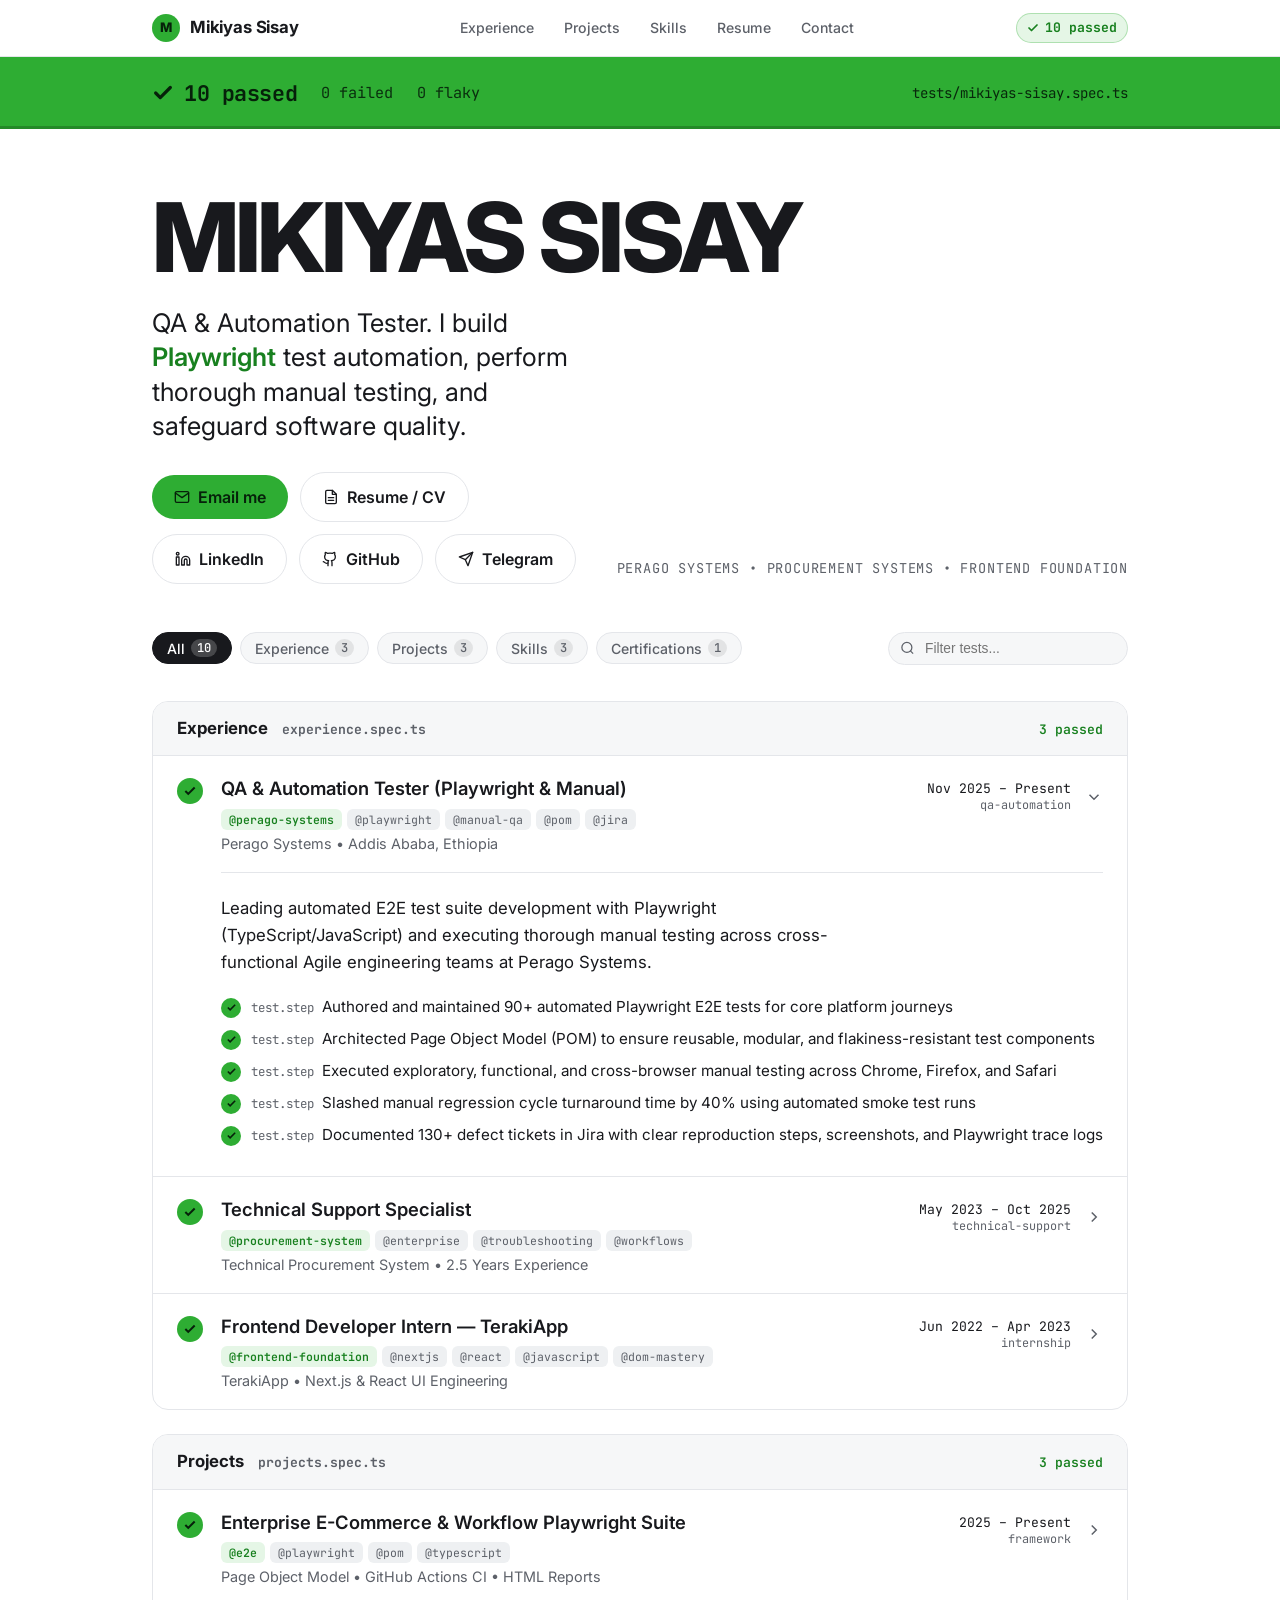
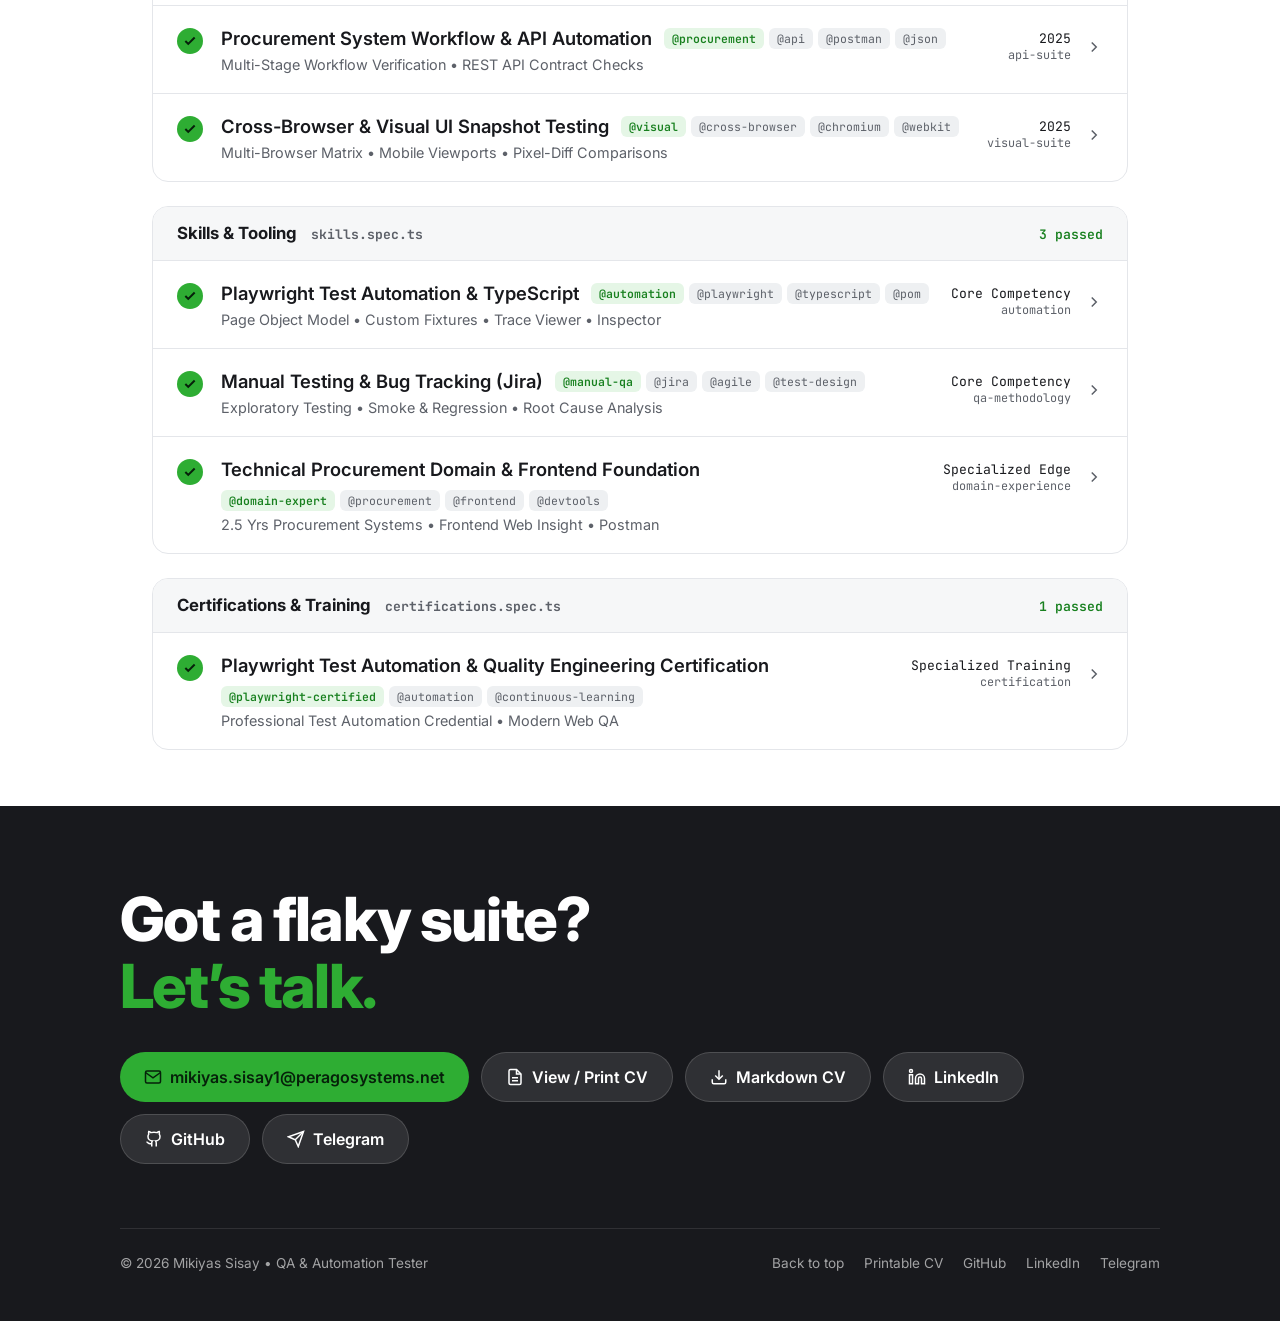
==== index.html @ 5890d09b "Initial commit: Playwright Report QA Portfolio and ATS CV for Mikiyas Sisay" ====
<!DOCTYPE html>
<html lang="en">
<head>
  <meta charset="utf-8">
  <meta name="viewport" content="width=device-width, initial-scale=1.0">
  <title>Mikiyas Sisay · QA &amp; Automation Tester (Playwright &amp; Manual)</title>
  <meta name="description" content="Mikiyas Sisay, QA & Automation Tester. Specializing in Playwright test automation, manual testing, 1+ year at Perago Systems, 2.5 years technical procurement system support, and frontend background.">
  <link rel="preconnect" href="https://fonts.googleapis.com">
  <link rel="preconnect" href="https://fonts.gstatic.com" crossorigin>
  <link href="https://fonts.googleapis.com/css2?family=Inter:wght@400;500;600;700;800&family=JetBrains+Mono:wght@400;500;600;700&display=swap" rel="stylesheet">
  <link rel="stylesheet" href="css/style.css">
</head>
<body>

  <!-- ========================================================================
       Top Navigation Bar
       ======================================================================== -->
  <header class="header">
    <div class="max-w-report header-inner">
      <a href="#hero" class="header-brand">
        <span class="header-avatar">M</span>
        <span>Mikiyas Sisay</span>
      </a>

      <nav class="header-nav" aria-label="Main Navigation">
        <a href="#experience">Experience</a>
        <a href="#projects">Projects</a>
        <a href="#skills">Skills</a>
        <a href="cv.html" target="_blank">Resume</a>
        <a href="#contact">Contact</a>
      </nav>

      <div class="header-actions">
        <span class="badge-passed-pill">
          <svg width="12" height="12" viewBox="0 0 24 24" fill="none" stroke="currentColor" stroke-width="3.5" stroke-linecap="round" stroke-linejoin="round"><polyline points="20 6 9 17 4 12"/></svg>
          10 passed
        </span>
      </div>
    </div>
  </header>

  <main id="main-content" style="flex: 1;">
    <!-- ========================================================================
         Playwright Report Run Summary Bar
         ======================================================================== -->
    <section aria-label="Run summary" class="run-summary">
      <div class="max-w-report summary-inner">
        <span class="summary-status">
          <svg width="22" height="22" viewBox="0 0 24 24" fill="none" stroke="currentColor" stroke-linecap="round" stroke-linejoin="round"><polyline points="20 6 9 17 4 12"/></svg>
          10 passed
        </span>
        <span class="summary-meta">0 failed</span>
        <span class="summary-meta">0 flaky</span>
        <span class="summary-spec-file">tests/mikiyas-sisay.spec.ts</span>
      </div>
      <span aria-hidden="true" class="summary-line"></span>
    </section>

    <!-- ========================================================================
         Hero Section
         ======================================================================== -->
    <div class="max-w-report hero-wrap" id="hero">
      <h1 class="hero-name">Mikiyas Sisay</h1>

      <div class="hero-grid">
        <div>
          <p class="hero-lead">
            QA &amp; Automation Tester. I build <span class="highlight">Playwright</span> test automation, perform thorough manual testing, and safeguard software quality.
          </p>

          <div class="hero-ctas">
            <button type="button" class="btn-pill btn-pill-pass btn-email-action">
              <svg width="16" height="16" viewBox="0 0 24 24" fill="none" stroke="currentColor" stroke-width="2" stroke-linecap="round" stroke-linejoin="round"><path d="M4 4h16c1.1 0 2 .9 2 2v12c0 1.1-.9 2-2 2H4c-1.1 0-2-.9-2-2V6c0-1.1.9-2 2-2z"/><polyline points="22,6 12,13 2,6"/></svg>
              Email me
            </button>

            <a href="cv.html" target="_blank" class="btn-pill btn-pill-outline">
              <svg width="16" height="16" viewBox="0 0 24 24" fill="none" stroke="currentColor" stroke-width="2" stroke-linecap="round" stroke-linejoin="round"><path d="M14 2H6a2 2 0 0 0-2 2v16a2 2 0 0 0 2 2h12a2 2 0 0 0 2-2V8z"/><polyline points="14 2 14 8 20 8"/><line x1="16" y1="13" x2="8" y2="13"/><line x1="16" y1="17" x2="8" y2="17"/></svg>
              Resume / CV
            </a>

            <a href="https://www.linkedin.com/in/mikiyas-sisay/" target="_blank" rel="noopener noreferrer" class="btn-pill btn-pill-outline">
              <svg width="16" height="16" viewBox="0 0 24 24" fill="none" stroke="currentColor" stroke-width="2" stroke-linecap="round" stroke-linejoin="round"><path d="M16 8a6 6 0 0 1 6 6v7h-4v-7a2 2 0 0 0-2-2 2 2 0 0 0-2 2v7h-4v-7a6 6 0 0 1 6-6z"/><rect width="4" height="12" x="2" y="9"/><circle cx="4" cy="4" r="2"/></svg>
              LinkedIn
            </a>

            <a href="https://github.com/mikosis123" target="_blank" rel="noopener noreferrer" class="btn-pill btn-pill-outline">
              <svg width="16" height="16" viewBox="0 0 24 24" fill="none" stroke="currentColor" stroke-width="2" stroke-linecap="round" stroke-linejoin="round"><path d="M15 22v-4a4.8 4.8 0 0 0-1-3.5c3 0 6-2 6-5.5.08-1.25-.27-2.48-1-3.5.28-1.15.28-2.35 0-3.5 0 0-1 0-3 1.5-2.64-.5-5.36-.5-8 0C6 2 5 2 5 2c-.3 1.15-.3 2.35 0 3.5A5.403 5.403 0 0 0 4 9c0 3.5 3 5.5 6 5.5-.39.49-.68 1.05-.85 1.65-.17.6-.22 1.23-.15 1.85v4"/><path d="M9 18c-4.51 2-5-2-7-2"/></svg>
              GitHub
            </a>

            <a href="https://t.me/Mikiyas_sisay" target="_blank" rel="noopener noreferrer" class="btn-pill btn-pill-outline">
              <svg width="16" height="16" viewBox="0 0 24 24" fill="none" stroke="currentColor" stroke-width="2" stroke-linecap="round" stroke-linejoin="round"><line x1="22" y1="2" x2="11" y2="13"/><polygon points="22 2 15 22 11 13 2 9 22 2"/></svg>
              Telegram
            </a>
          </div>
        </div>

        <div class="hero-badge-tag">
          perago systems &bull; procurement systems &bull; frontend foundation
        </div>
      </div>
    </div>

    <!-- ========================================================================
         Filter Bar (Playwright Test Report Style)
         ======================================================================== -->
    <div class="max-w-report filter-section">
      <div class="filter-wrap">
        <div class="filter-tabs">
          <button type="button" class="filter-tab active" data-filter="all">
            All <span class="filter-count">10</span>
          </button>
          <button type="button" class="filter-tab" data-filter="experience">
            Experience <span class="filter-count">3</span>
          </button>
          <button type="button" class="filter-tab" data-filter="projects">
            Projects <span class="filter-count">3</span>
          </button>
          <button type="button" class="filter-tab" data-filter="skills">
            Skills <span class="filter-count">3</span>
          </button>
          <button type="button" class="filter-tab" data-filter="credentials">
            Certifications <span class="filter-count">1</span>
          </button>
        </div>

        <div class="filter-input-wrap">
          <svg class="filter-search-icon" width="15" height="15" viewBox="0 0 24 24" fill="none" stroke="currentColor" stroke-width="2"><circle cx="11" cy="11" r="8"/><line x1="21" y1="21" x2="16.65" y2="16.65"/></svg>
          <input type="text" id="filterInput" class="filter-input" placeholder="Filter tests...">
        </div>
      </div>
    </div>

    <!-- ========================================================================
         Test Suites Container
         ======================================================================== -->
    <div class="max-w-report suites-container">

      <!-- ====================================================================
           Suite 1: Experience (experience.spec.ts · 3 passed)
           ==================================================================== -->
      <section class="spec-suite" id="experience">
        <h2 class="suite-header">
          <span class="suite-title">Experience</span>
          <span class="suite-file">experience.spec.ts</span>
          <span class="suite-pass-status">3 passed</span>
        </h2>

        <ul class="test-list">
          <!-- Role 1: Perago Systems (Expanded by default) -->
          <li class="test-item expanded" data-category="experience">
            <button type="button" class="test-button" aria-expanded="true">
              <span class="tick-icon">
                <svg viewBox="0 0 24 24" fill="none" stroke="currentColor"><polyline points="20 6 9 17 4 12"/></svg>
              </span>

              <span class="test-summary-body">
                <span class="test-title-line">
                  <span class="test-name">QA &amp; Automation Tester (Playwright &amp; Manual)</span>
                  <span class="tags-wrap">
                    <span class="tag-badge tag-primary">@perago-systems</span>
                    <span class="tag-badge">@playwright</span>
                    <span class="tag-badge">@manual-qa</span>
                    <span class="tag-badge">@pom</span>
                    <span class="tag-badge">@jira</span>
                  </span>
                </span>
                <span class="test-org-meta">Perago Systems &bull; Addis Ababa, Ethiopia</span>
              </span>

              <span class="test-right-meta">
                <span class="test-date-badge">
                  <span class="test-date-line">Nov 2025 – Present</span>
                  <span class="test-category-line">qa-automation</span>
                </span>
                <svg class="chevron-icon" width="18" height="18" viewBox="0 0 24 24" fill="none" stroke="currentColor" stroke-width="2"><polyline points="9 18 15 12 9 6"/></svg>
              </span>
            </button>

            <div class="trace-region">
              <div class="trace-inner">
                <p class="trace-desc">
                  Leading automated E2E test suite development with Playwright (TypeScript/JavaScript) and executing thorough manual testing across cross-functional Agile engineering teams at Perago Systems.
                </p>

                <ol class="step-list">
                  <li class="step-item">
                    <span class="step-tick"><svg viewBox="0 0 24 24" fill="none" stroke="currentColor"><polyline points="20 6 9 17 4 12"/></svg></span>
                    <span class="step-text"><span class="step-label">test.step</span>Authored and maintained 90+ automated Playwright E2E tests for core platform journeys</span>
                  </li>
                  <li class="step-item">
                    <span class="step-tick"><svg viewBox="0 0 24 24" fill="none" stroke="currentColor"><polyline points="20 6 9 17 4 12"/></svg></span>
                    <span class="step-text"><span class="step-label">test.step</span>Architected Page Object Model (POM) to ensure reusable, modular, and flakiness-resistant test components</span>
                  </li>
                  <li class="step-item">
                    <span class="step-tick"><svg viewBox="0 0 24 24" fill="none" stroke="currentColor"><polyline points="20 6 9 17 4 12"/></svg></span>
                    <span class="step-text"><span class="step-label">test.step</span>Executed exploratory, functional, and cross-browser manual testing across Chrome, Firefox, and Safari</span>
                  </li>
                  <li class="step-item">
                    <span class="step-tick"><svg viewBox="0 0 24 24" fill="none" stroke="currentColor"><polyline points="20 6 9 17 4 12"/></svg></span>
                    <span class="step-text"><span class="step-label">test.step</span>Slashed manual regression cycle turnaround time by 40% using automated smoke test runs</span>
                  </li>
                  <li class="step-item">
                    <span class="step-tick"><svg viewBox="0 0 24 24" fill="none" stroke="currentColor"><polyline points="20 6 9 17 4 12"/></svg></span>
                    <span class="step-text"><span class="step-label">test.step</span>Documented 130+ defect tickets in Jira with clear reproduction steps, screenshots, and Playwright trace logs</span>
                  </li>
                </ol>
              </div>
            </div>
          </li>

          <!-- Role 2: Technical Support in Procurement System -->
          <li class="test-item" data-category="experience">
            <button type="button" class="test-button" aria-expanded="false">
              <span class="tick-icon">
                <svg viewBox="0 0 24 24" fill="none" stroke="currentColor"><polyline points="20 6 9 17 4 12"/></svg>
              </span>

              <span class="test-summary-body">
                <span class="test-title-line">
                  <span class="test-name">Technical Support Specialist</span>
                  <span class="tags-wrap">
                    <span class="tag-badge tag-primary">@procurement-system</span>
                    <span class="tag-badge">@enterprise</span>
                    <span class="tag-badge">@troubleshooting</span>
                    <span class="tag-badge">@workflows</span>
                  </span>
                </span>
                <span class="test-org-meta">Technical Procurement System &bull; 2.5 Years Experience</span>
              </span>

              <span class="test-right-meta">
                <span class="test-date-badge">
                  <span class="test-date-line">May 2023 – Oct 2025</span>
                  <span class="test-category-line">technical-support</span>
                </span>
                <svg class="chevron-icon" width="18" height="18" viewBox="0 0 24 24" fill="none" stroke="currentColor" stroke-width="2"><polyline points="9 18 15 12 9 6"/></svg>
              </span>
            </button>

            <div class="trace-region">
              <div class="trace-inner">
                <p class="trace-desc">
                  Delivered hands-on technical support for enterprise procurement platforms, troubleshooting multi-tier user issues, investigating workflow anomalies, and ensuring reliable system operations.
                </p>

                <ol class="step-list">
                  <li class="step-item">
                    <span class="step-tick"><svg viewBox="0 0 24 24" fill="none" stroke="currentColor"><polyline points="20 6 9 17 4 12"/></svg></span>
                    <span class="step-text"><span class="step-label">test.step</span>Diagnosed complex user workflow bottlenecks, database discrepancies, and tender submission issues</span>
                  </li>
                  <li class="step-item">
                    <span class="step-tick"><svg viewBox="0 0 24 24" fill="none" stroke="currentColor"><polyline points="20 6 9 17 4 12"/></svg></span>
                    <span class="step-text"><span class="step-label">test.step</span>Collaborated directly with QA and engineering to reproduce production bugs and verify fixes</span>
                  </li>
                  <li class="step-item">
                    <span class="step-tick"><svg viewBox="0 0 24 24" fill="none" stroke="currentColor"><polyline points="20 6 9 17 4 12"/></svg></span>
                    <span class="step-text"><span class="step-label">test.step</span>Acquired deep enterprise domain knowledge in role-based permissions, financial validation, and auditing</span>
                  </li>
                </ol>
              </div>
            </div>
          </li>

          <!-- Role 3: Frontend Developer Intern -->
          <li class="test-item" data-category="experience">
            <button type="button" class="test-button" aria-expanded="false">
              <span class="tick-icon">
                <svg viewBox="0 0 24 24" fill="none" stroke="currentColor"><polyline points="20 6 9 17 4 12"/></svg>
              </span>

              <span class="test-summary-body">
                <span class="test-title-line">
                  <span class="test-name">Frontend Developer Intern — TerakiApp</span>
                  <span class="tags-wrap">
                    <span class="tag-badge tag-primary">@frontend-foundation</span>
                    <span class="tag-badge">@nextjs</span>
                    <span class="tag-badge">@react</span>
                    <span class="tag-badge">@javascript</span>
                    <span class="tag-badge">@dom-mastery</span>
                  </span>
                </span>
                <span class="test-org-meta">TerakiApp &bull; Next.js &amp; React UI Engineering</span>
              </span>

              <span class="test-right-meta">
                <span class="test-date-badge">
                  <span class="test-date-line">Jun 2022 – Apr 2023</span>
                  <span class="test-category-line">internship</span>
                </span>
                <svg class="chevron-icon" width="18" height="18" viewBox="0 0 24 24" fill="none" stroke="currentColor" stroke-width="2"><polyline points="9 18 15 12 9 6"/></svg>
              </span>
            </button>

            <div class="trace-region">
              <div class="trace-inner">
                <p class="trace-desc">
                  Built modern responsive user interfaces with HTML5, CSS3, and JavaScript, establishing the architectural and DOM-level fluency that empowers my automated testing today.
                </p>

                <ol class="step-list">
                  <li class="step-item">
                    <span class="step-tick"><svg viewBox="0 0 24 24" fill="none" stroke="currentColor"><polyline points="20 6 9 17 4 12"/></svg></span>
                    <span class="step-text"><span class="step-label">test.step</span>Developed responsive, accessible web UI components with modern JavaScript</span>
                  </li>
                  <li class="step-item">
                    <span class="step-tick"><svg viewBox="0 0 24 24" fill="none" stroke="currentColor"><polyline points="20 6 9 17 4 12"/></svg></span>
                    <span class="step-text"><span class="step-label">test.step</span>Mastered DOM tree hierarchy, asynchronous events, and browser rendering lifecycles</span>
                  </li>
                  <li class="step-item">
                    <span class="step-tick"><svg viewBox="0 0 24 24" fill="none" stroke="currentColor"><polyline points="20 6 9 17 4 12"/></svg></span>
                    <span class="step-text"><span class="step-label">test.step</span>Leveraged frontend insight to design resilient, non-fragile Playwright locator strategies</span>
                  </li>
                </ol>
              </div>
            </div>
          </li>
        </ul>
      </section>

      <!-- ====================================================================
           Suite 2: Projects (projects.spec.ts · 3 passed)
           ==================================================================== -->
      <section class="spec-suite" id="projects">
        <h2 class="suite-header">
          <span class="suite-title">Projects</span>
          <span class="suite-file">projects.spec.ts</span>
          <span class="suite-pass-status">3 passed</span>
        </h2>

        <ul class="test-list">
          <!-- Project 1 -->
          <li class="test-item" data-category="projects">
            <button type="button" class="test-button" aria-expanded="false">
              <span class="tick-icon">
                <svg viewBox="0 0 24 24" fill="none" stroke="currentColor"><polyline points="20 6 9 17 4 12"/></svg>
              </span>

              <span class="test-summary-body">
                <span class="test-title-line">
                  <span class="test-name">Enterprise E-Commerce &amp; Workflow Playwright Suite</span>
                  <span class="tags-wrap">
                    <span class="tag-badge tag-primary">@e2e</span>
                    <span class="tag-badge">@playwright</span>
                    <span class="tag-badge">@pom</span>
                    <span class="tag-badge">@typescript</span>
                  </span>
                </span>
                <span class="test-org-meta">Page Object Model &bull; GitHub Actions CI &bull; HTML Reports</span>
              </span>

              <span class="test-right-meta">
                <span class="test-date-badge">
                  <span class="test-date-line">2025 – Present</span>
                  <span class="test-category-line">framework</span>
                </span>
                <svg class="chevron-icon" width="18" height="18" viewBox="0 0 24 24" fill="none" stroke="currentColor" stroke-width="2"><polyline points="9 18 15 12 9 6"/></svg>
              </span>
            </button>

            <div class="trace-region">
              <div class="trace-inner">
                <div class="trace-grid">
                  <div>
                    <p class="trace-desc">
                      An automated end-to-end regression suite covering critical e-commerce flows: user registration, product catalog filtering, cart manipulation, and checkout transactions with discount validation.
                    </p>

                    <ol class="step-list">
                      <li class="step-item">
                        <span class="step-tick"><svg viewBox="0 0 24 24" fill="none" stroke="currentColor"><polyline points="20 6 9 17 4 12"/></svg></span>
                        <span class="step-text"><span class="step-label">test.step</span>Architect Page Object Model (POM) with modular component abstractions</span>
                      </li>
                      <li class="step-item">
                        <span class="step-tick"><svg viewBox="0 0 24 24" fill="none" stroke="currentColor"><polyline points="20 6 9 17 4 12"/></svg></span>
                        <span class="step-text"><span class="step-label">test.step</span>Automate core user journeys: Sign-up, Cart, Filter, and Checkout</span>
                      </li>
                      <li class="step-item">
                        <span class="step-tick"><svg viewBox="0 0 24 24" fill="none" stroke="currentColor"><polyline points="20 6 9 17 4 12"/></svg></span>
                        <span class="step-text"><span class="step-label">test.step</span>Intercept external payment gateway requests using page.route() to eliminate flakiness</span>
                      </li>
                      <li class="step-item">
                        <span class="step-tick"><svg viewBox="0 0 24 24" fill="none" stroke="currentColor"><polyline points="20 6 9 17 4 12"/></svg></span>
                        <span class="step-text"><span class="step-label">test.step</span>Integrate GitHub Actions CI workflow with automated Playwright HTML report generation</span>
                      </li>
                    </ol>
                  </div>

                  <div class="trace-preview-card">
                    <div class="trace-img-wrap">
                      <img src="covers/qa_pipeline_architecture_banner_1793087415844.jpg" alt="Playwright Architecture Banner">
                    </div>
                    <div class="trace-details-content">
                      <div class="trace-artifact-pill">
                        <svg width="14" height="14" viewBox="0 0 24 24" fill="none" stroke="currentColor" stroke-width="2"><path d="M22 11.08V12a10 10 0 1 1-5.93-9.14"/><polyline points="22 4 12 14.01 9 11.01"/></svg>
                        <span>90+ tests &bull; 0 flaky &bull; 40% time saved</span>
                      </div>
                      <div class="trace-actions">
                        <a href="cv.html" target="_blank" class="btn-pill btn-pill-outline" style="font-size: 0.82rem; padding: 6px 14px; width: 100%;">
                          Inspect in CV &rarr;
                        </a>
                      </div>
                    </div>
                  </div>
                </div>
              </div>
            </div>
          </li>

          <!-- Project 2: Procurement Workflow & API -->
          <li class="test-item" data-category="projects">
            <button type="button" class="test-button" aria-expanded="false">
              <span class="tick-icon">
                <svg viewBox="0 0 24 24" fill="none" stroke="currentColor"><polyline points="20 6 9 17 4 12"/></svg>
              </span>

              <span class="test-summary-body">
                <span class="test-title-line">
                  <span class="test-name">Procurement System Workflow &amp; API Automation</span>
                  <span class="tags-wrap">
                    <span class="tag-badge tag-primary">@procurement</span>
                    <span class="tag-badge">@api</span>
                    <span class="tag-badge">@postman</span>
                    <span class="tag-badge">@json</span>
                  </span>
                </span>
                <span class="test-org-meta">Multi-Stage Workflow Verification &bull; REST API Contract Checks</span>
              </span>

              <span class="test-right-meta">
                <span class="test-date-badge">
                  <span class="test-date-line">2025</span>
                  <span class="test-category-line">api-suite</span>
                </span>
                <svg class="chevron-icon" width="18" height="18" viewBox="0 0 24 24" fill="none" stroke="currentColor" stroke-width="2"><polyline points="9 18 15 12 9 6"/></svg>
              </span>
            </button>

            <div class="trace-region">
              <div class="trace-inner">
                <div class="trace-grid">
                  <div>
                    <p class="trace-desc">
                      Automated testing harness validating multi-step enterprise procurement workflows: supplier registration, tender submission, evaluation checkpoints, role permissions, and REST API payload contracts.
                    </p>

                    <ol class="step-list">
                      <li class="step-item">
                        <span class="step-tick"><svg viewBox="0 0 24 24" fill="none" stroke="currentColor"><polyline points="20 6 9 17 4 12"/></svg></span>
                        <span class="step-text"><span class="step-label">test.step</span>Execute token-based authentication requests with Playwright request context</span>
                      </li>
                      <li class="step-item">
                        <span class="step-tick"><svg viewBox="0 0 24 24" fill="none" stroke="currentColor"><polyline points="20 6 9 17 4 12"/></svg></span>
                        <span class="step-text"><span class="step-label">test.step</span>Verify end-to-end procurement status transitions and role-based permissions</span>
                      </li>
                      <li class="step-item">
                        <span class="step-tick"><svg viewBox="0 0 24 24" fill="none" stroke="currentColor"><polyline points="20 6 9 17 4 12"/></svg></span>
                        <span class="step-text"><span class="step-label">test.step</span>Assert API response latency SLA under 200ms and validate JSON schema integrity</span>
                      </li>
                    </ol>
                  </div>

                  <div class="trace-preview-card">
                    <div class="trace-img-wrap">
                      <img src="covers/qa_ops_hub_banner_1793087371687.jpg" alt="API Automation Hub Banner">
                    </div>
                    <div class="trace-details-content">
                      <div class="trace-artifact-pill">
                        <svg width="14" height="14" viewBox="0 0 24 24" fill="none" stroke="currentColor" stroke-width="2"><path d="M22 11.08V12a10 10 0 1 1-5.93-9.14"/><polyline points="22 4 12 14.01 9 11.01"/></svg>
                        <span>Enterprise Workflows &bull; 100% Contract Integrity</span>
                      </div>
                      <div class="trace-actions">
                        <a href="cv.html" target="_blank" class="btn-pill btn-pill-outline" style="font-size: 0.82rem; padding: 6px 14px; width: 100%;">
                          Inspect in CV &rarr;
                        </a>
                      </div>
                    </div>
                  </div>
                </div>
              </div>
            </div>
          </li>

          <!-- Project 3 -->
          <li class="test-item" data-category="projects">
            <button type="button" class="test-button" aria-expanded="false">
              <span class="tick-icon">
                <svg viewBox="0 0 24 24" fill="none" stroke="currentColor"><polyline points="20 6 9 17 4 12"/></svg>
              </span>

              <span class="test-summary-body">
                <span class="test-title-line">
                  <span class="test-name">Cross-Browser &amp; Visual UI Snapshot Testing</span>
                  <span class="tags-wrap">
                    <span class="tag-badge tag-primary">@visual</span>
                    <span class="tag-badge">@cross-browser</span>
                    <span class="tag-badge">@chromium</span>
                    <span class="tag-badge">@webkit</span>
                  </span>
                </span>
                <span class="test-org-meta">Multi-Browser Matrix &bull; Mobile Viewports &bull; Pixel-Diff Comparisons</span>
              </span>

              <span class="test-right-meta">
                <span class="test-date-badge">
                  <span class="test-date-line">2025</span>
                  <span class="test-category-line">visual-suite</span>
                </span>
                <svg class="chevron-icon" width="18" height="18" viewBox="0 0 24 24" fill="none" stroke="currentColor" stroke-width="2"><polyline points="9 18 15 12 9 6"/></svg>
              </span>
            </button>

            <div class="trace-region">
              <div class="trace-inner">
                <div class="trace-grid">
                  <div>
                    <p class="trace-desc">
                      Automated UI verification matrix running across Chromium, Firefox, and Safari/WebKit desktop and mobile viewports. Utilizes Playwright's native screenshot comparisons to stop UI regressions before production.
                    </p>

                    <ol class="step-list">
                      <li class="step-item">
                        <span class="step-tick"><svg viewBox="0 0 24 24" fill="none" stroke="currentColor"><polyline points="20 6 9 17 4 12"/></svg></span>
                        <span class="step-text"><span class="step-label">test.step</span>Configure cross-browser execution profiles for Chromium, Firefox, and WebKit</span>
                      </li>
                      <li class="step-item">
                        <span class="step-tick"><svg viewBox="0 0 24 24" fill="none" stroke="currentColor"><polyline points="20 6 9 17 4 12"/></svg></span>
                        <span class="step-text"><span class="step-label">test.step</span>Execute pixel-diff assertions using expect(page).toHaveScreenshot()</span>
                      </li>
                      <li class="step-item">
                        <span class="step-tick"><svg viewBox="0 0 24 24" fill="none" stroke="currentColor"><polyline points="20 6 9 17 4 12"/></svg></span>
                        <span class="step-text"><span class="step-label">test.step</span>Validate mobile responsiveness on simulated iPhone and Pixel viewports</span>
                      </li>
                    </ol>
                  </div>

                  <div class="trace-preview-card">
                    <div class="trace-img-wrap">
                      <img src="covers/meeting_governance_banner_1793087392769.jpg" alt="Cross Browser Banner">
                    </div>
                    <div class="trace-details-content">
                      <div class="trace-artifact-pill">
                        <svg width="14" height="14" viewBox="0 0 24 24" fill="none" stroke="currentColor" stroke-width="2"><path d="M22 11.08V12a10 10 0 1 1-5.93-9.14"/><polyline points="22 4 12 14.01 9 11.01"/></svg>
                        <span>3 Engines Covered &bull; Zero UI Breakages</span>
                      </div>
                      <div class="trace-actions">
                        <a href="cv.html" target="_blank" class="btn-pill btn-pill-outline" style="font-size: 0.82rem; padding: 6px 14px; width: 100%;">
                          Inspect in CV &rarr;
                        </a>
                      </div>
                    </div>
                  </div>
                </div>
              </div>
            </div>
          </li>
        </ul>
      </section>

      <!-- ====================================================================
           Suite 3: Skills (skills.spec.ts · 3 passed)
           ==================================================================== -->
      <section class="spec-suite" id="skills">
        <h2 class="suite-header">
          <span class="suite-title">Skills &amp; Tooling</span>
          <span class="suite-file">skills.spec.ts</span>
          <span class="suite-pass-status">3 passed</span>
        </h2>

        <ul class="test-list">
          <!-- Skill 1 -->
          <li class="test-item" data-category="skills">
            <button type="button" class="test-button" aria-expanded="false">
              <span class="tick-icon">
                <svg viewBox="0 0 24 24" fill="none" stroke="currentColor"><polyline points="20 6 9 17 4 12"/></svg>
              </span>

              <span class="test-summary-body">
                <span class="test-title-line">
                  <span class="test-name">Playwright Test Automation &amp; TypeScript</span>
                  <span class="tags-wrap">
                    <span class="tag-badge tag-primary">@automation</span>
                    <span class="tag-badge">@playwright</span>
                    <span class="tag-badge">@typescript</span>
                    <span class="tag-badge">@pom</span>
                  </span>
                </span>
                <span class="test-org-meta">Page Object Model &bull; Custom Fixtures &bull; Trace Viewer &bull; Inspector</span>
              </span>

              <span class="test-right-meta">
                <span class="test-date-badge">
                  <span class="test-date-line">Core Competency</span>
                  <span class="test-category-line">automation</span>
                </span>
                <svg class="chevron-icon" width="18" height="18" viewBox="0 0 24 24" fill="none" stroke="currentColor" stroke-width="2"><polyline points="9 18 15 12 9 6"/></svg>
              </span>
            </button>

            <div class="trace-region">
              <div class="trace-inner">
                <p class="trace-desc">
                  Hands-on proficiency building maintainable Playwright suites in TypeScript using best practices: robust locator strategies (`getByRole`, `getByLabel`, `getByTestId`), auto-waiting assertions, network route mocking, and failure triaging.
                </p>

                <ol class="step-list">
                  <li class="step-item">
                    <span class="step-tick"><svg viewBox="0 0 24 24" fill="none" stroke="currentColor"><polyline points="20 6 9 17 4 12"/></svg></span>
                    <span class="step-text"><span class="step-label">test.step</span>Page Object Model architecture with clean class separation</span>
                  </li>
                  <li class="step-item">
                    <span class="step-tick"><svg viewBox="0 0 24 24" fill="none" stroke="currentColor"><polyline points="20 6 9 17 4 12"/></svg></span>
                    <span class="step-text"><span class="step-label">test.step</span>Debugging flakiness using Playwright Trace Viewer and Playwright Inspector</span>
                  </li>
                  <li class="step-item">
                    <span class="step-tick"><svg viewBox="0 0 24 24" fill="none" stroke="currentColor"><polyline points="20 6 9 17 4 12"/></svg></span>
                    <span class="step-text"><span class="step-label">test.step</span>Parallel execution, headless browser runners, and HTML reporting</span>
                  </li>
                </ol>
              </div>
            </div>
          </li>

          <!-- Skill 2 -->
          <li class="test-item" data-category="skills">
            <button type="button" class="test-button" aria-expanded="false">
              <span class="tick-icon">
                <svg viewBox="0 0 24 24" fill="none" stroke="currentColor"><polyline points="20 6 9 17 4 12"/></svg>
              </span>

              <span class="test-summary-body">
                <span class="test-title-line">
                  <span class="test-name">Manual Testing &amp; Bug Tracking (Jira)</span>
                  <span class="tags-wrap">
                    <span class="tag-badge tag-primary">@manual-qa</span>
                    <span class="tag-badge">@jira</span>
                    <span class="tag-badge">@agile</span>
                    <span class="tag-badge">@test-design</span>
                  </span>
                </span>
                <span class="test-org-meta">Exploratory Testing &bull; Smoke &amp; Regression &bull; Root Cause Analysis</span>
              </span>

              <span class="test-right-meta">
                <span class="test-date-badge">
                  <span class="test-date-line">Core Competency</span>
                  <span class="test-category-line">qa-methodology</span>
                </span>
                <svg class="chevron-icon" width="18" height="18" viewBox="0 0 24 24" fill="none" stroke="currentColor" stroke-width="2"><polyline points="9 18 15 12 9 6"/></svg>
              </span>
            </button>

            <div class="trace-region">
              <div class="trace-inner">
                <p class="trace-desc">
                  Thorough approach to manual QA: designing test cases from product specs, finding edge-case defects through exploratory testing, and writing bug tickets that developers appreciate for their clarity.
                </p>

                <ol class="step-list">
                  <li class="step-item">
                    <span class="step-tick"><svg viewBox="0 0 24 24" fill="none" stroke="currentColor"><polyline points="20 6 9 17 4 12"/></svg></span>
                    <span class="step-text"><span class="step-label">test.step</span>Design structured test cases covering positive, negative, and boundary scenarios</span>
                  </li>
                  <li class="step-item">
                    <span class="step-tick"><svg viewBox="0 0 24 24" fill="none" stroke="currentColor"><polyline points="20 6 9 17 4 12"/></svg></span>
                    <span class="step-text"><span class="step-label">test.step</span>Log high-fidelity Jira tickets with steps to reproduce, expected vs. actual results, and console logs</span>
                  </li>
                  <li class="step-item">
                    <span class="step-tick"><svg viewBox="0 0 24 24" fill="none" stroke="currentColor"><polyline points="20 6 9 17 4 12"/></svg></span>
                    <span class="step-text"><span class="step-label">test.step</span>Participate actively in Agile sprint ceremonies and shift-left quality reviews</span>
                  </li>
                </ol>
              </div>
            </div>
          </li>

          <!-- Skill 3 -->
          <li class="test-item" data-category="skills">
            <button type="button" class="test-button" aria-expanded="false">
              <span class="tick-icon">
                <svg viewBox="0 0 24 24" fill="none" stroke="currentColor"><polyline points="20 6 9 17 4 12"/></svg>
              </span>

              <span class="test-summary-body">
                <span class="test-title-line">
                  <span class="test-name">Technical Procurement Domain &amp; Frontend Foundation</span>
                  <span class="tags-wrap">
                    <span class="tag-badge tag-primary">@domain-expert</span>
                    <span class="tag-badge">@procurement</span>
                    <span class="tag-badge">@frontend</span>
                    <span class="tag-badge">@devtools</span>
                  </span>
                </span>
                <span class="test-org-meta">2.5 Yrs Procurement Systems &bull; Frontend Web Insight &bull; Postman</span>
              </span>

              <span class="test-right-meta">
                <span class="test-date-badge">
                  <span class="test-date-line">Specialized Edge</span>
                  <span class="test-category-line">domain-experience</span>
                </span>
                <svg class="chevron-icon" width="18" height="18" viewBox="0 0 24 24" fill="none" stroke="currentColor" stroke-width="2"><polyline points="9 18 15 12 9 6"/></svg>
              </span>
            </button>

            <div class="trace-region">
              <div class="trace-inner">
                <p class="trace-desc">
                  Unique blend of enterprise system troubleshooting and frontend code fluency. Deep understanding of complex multi-stakeholder workflows combined with intuitive DOM debugging.
                </p>

                <ol class="step-list">
                  <li class="step-item">
                    <span class="step-tick"><svg viewBox="0 0 24 24" fill="none" stroke="currentColor"><polyline points="20 6 9 17 4 12"/></svg></span>
                    <span class="step-text"><span class="step-label">test.step</span>Enterprise procurement systems: tendering, supplier evaluation, and auditing workflows</span>
                  </li>
                  <li class="step-item">
                    <span class="step-tick"><svg viewBox="0 0 24 24" fill="none" stroke="currentColor"><polyline points="20 6 9 17 4 12"/></svg></span>
                    <span class="step-text"><span class="step-label">test.step</span>Frontend mechanics: HTML5, CSS3, JavaScript state, DOM traversal, and Chrome DevTools</span>
                  </li>
                  <li class="step-item">
                    <span class="step-tick"><svg viewBox="0 0 24 24" fill="none" stroke="currentColor"><polyline points="20 6 9 17 4 12"/></svg></span>
                    <span class="step-text"><span class="step-label">test.step</span>API endpoint verification with Postman collections and Playwright request API</span>
                  </li>
                </ol>
              </div>
            </div>
          </li>
        </ul>
      </section>

      <!-- ====================================================================
           Suite 4: Certifications & Training (certifications.spec.ts · 1 passed)
           ==================================================================== -->
      <section class="spec-suite" id="credentials">
        <h2 class="suite-header">
          <span class="suite-title">Certifications &amp; Training</span>
          <span class="suite-file">certifications.spec.ts</span>
          <span class="suite-pass-status">1 passed</span>
        </h2>

        <ul class="test-list">
          <li class="test-item" data-category="credentials">
            <button type="button" class="test-button" aria-expanded="false">
              <span class="tick-icon">
                <svg viewBox="0 0 24 24" fill="none" stroke="currentColor"><polyline points="20 6 9 17 4 12"/></svg>
              </span>

              <span class="test-summary-body">
                <span class="test-title-line">
                  <span class="test-name">Playwright Test Automation &amp; Quality Engineering Certification</span>
                  <span class="tags-wrap">
                    <span class="tag-badge tag-primary">@playwright-certified</span>
                    <span class="tag-badge">@automation</span>
                    <span class="tag-badge">@continuous-learning</span>
                  </span>
                </span>
                <span class="test-org-meta">Professional Test Automation Credential &bull; Modern Web QA</span>
              </span>

              <span class="test-right-meta">
                <span class="test-date-badge">
                  <span class="test-date-line">Specialized Training</span>
                  <span class="test-category-line">certification</span>
                </span>
                <svg class="chevron-icon" width="18" height="18" viewBox="0 0 24 24" fill="none" stroke="currentColor" stroke-width="2"><polyline points="9 18 15 12 9 6"/></svg>
              </span>
            </button>

            <div class="trace-region">
              <div class="trace-inner">
                <p class="trace-desc">
                  Focused training in modern end-to-end test automation, testing methodologies, and asynchronous TypeScript with Playwright.
                </p>

                <ol class="step-list">
                  <li class="step-item">
                    <span class="step-tick"><svg viewBox="0 0 24 24" fill="none" stroke="currentColor"><polyline points="20 6 9 17 4 12"/></svg></span>
                    <span class="step-text"><span class="step-label">test.step</span>Playwright Test Automation Certified Practitioner (POM, Network Mocking, CI/CD)</span>
                  </li>
                  <li class="step-item">
                    <span class="step-tick"><svg viewBox="0 0 24 24" fill="none" stroke="currentColor"><polyline points="20 6 9 17 4 12"/></svg></span>
                    <span class="step-text"><span class="step-label">test.step</span>Agile Quality Assurance, Test Strategy &amp; Defect Lifecycle Standards</span>
                  </li>
                  <li class="step-item">
                    <span class="step-tick"><svg viewBox="0 0 24 24" fill="none" stroke="currentColor"><polyline points="20 6 9 17 4 12"/></svg></span>
                    <span class="step-text" style="color: var(--muted);"><span class="step-label">test.step</span>University Degree: B.S. in Mechanical Engineering</span>
                  </li>
                </ol>
              </div>
            </div>
          </li>
        </ul>
      </section>

    </div>
  </main>

  <!-- ========================================================================
       Footer & Callout (Got a Flaky Suite? Let's talk)
       ======================================================================== -->
  <footer class="footer-cta" id="contact">
    <div class="max-w-report footer-content">
      <h2 class="footer-headline">
        Got a flaky suite?<br><span>Let’s talk.</span>
      </h2>

      <div class="footer-actions">
        <button type="button" class="btn-footer btn-footer-primary btn-email-action">
          <svg width="18" height="18" viewBox="0 0 24 24" fill="none" stroke="currentColor" stroke-width="2"><path d="M4 4h16c1.1 0 2 .9 2 2v12c0 1.1-.9 2-2 2H4c-1.1 0-2-.9-2-2V6c0-1.1.9-2 2-2z"/><polyline points="22,6 12,13 2,6"/></svg>
          mikiyas.sisay1@peragosystems.net
        </button>

        <a href="cv.html" target="_blank" class="btn-footer btn-footer-secondary">
          <svg width="18" height="18" viewBox="0 0 24 24" fill="none" stroke="currentColor" stroke-width="2"><path d="M14 2H6a2 2 0 0 0-2 2v16a2 2 0 0 0 2 2h12a2 2 0 0 0 2-2V8z"/><polyline points="14 2 14 8 20 8"/><line x1="16" y1="13" x2="8" y2="13"/><line x1="16" y1="17" x2="8" y2="17"/></svg>
          View / Print CV
        </a>

        <a href="resume.md" download="Mikiyas_Sisay_QA_CV.md" class="btn-footer btn-footer-secondary">
          <svg width="18" height="18" viewBox="0 0 24 24" fill="none" stroke="currentColor" stroke-width="2"><path d="M21 15v4a2 2 0 0 1-2 2H5a2 2 0 0 1-2-2v-4"/><polyline points="7 10 12 15 17 10"/><line x1="12" x2="12" y1="15" y2="3"/></svg>
          Markdown CV
        </a>

        <a href="https://www.linkedin.com/in/mikiyas-sisay/" target="_blank" rel="noopener noreferrer" class="btn-footer btn-footer-secondary">
          <svg width="18" height="18" viewBox="0 0 24 24" fill="none" stroke="currentColor" stroke-width="2"><path d="M16 8a6 6 0 0 1 6 6v7h-4v-7a2 2 0 0 0-2-2 2 2 0 0 0-2 2v7h-4v-7a6 6 0 0 1 6-6z"/><rect width="4" height="12" x="2" y="9"/><circle cx="4" cy="4" r="2"/></svg>
          LinkedIn
        </a>

        <a href="https://github.com/mikosis123" target="_blank" rel="noopener noreferrer" class="btn-footer btn-footer-secondary">
          <svg width="18" height="18" viewBox="0 0 24 24" fill="none" stroke="currentColor" stroke-width="2"><path d="M15 22v-4a4.8 4.8 0 0 0-1-3.5c3 0 6-2 6-5.5.08-1.25-.27-2.48-1-3.5.28-1.15.28-2.35 0-3.5 0 0-1 0-3 1.5-2.64-.5-5.36-.5-8 0C6 2 5 2 5 2c-.3 1.15-.3 2.35 0 3.5A5.403 5.403 0 0 0 4 9c0 3.5 3 5.5 6 5.5-.39.49-.68 1.05-.85 1.65-.17.6-.22 1.23-.15 1.85v4"/><path d="M9 18c-4.51 2-5-2-7-2"/></svg>
          GitHub
        </a>

        <a href="https://t.me/Mikiyas_sisay" target="_blank" rel="noopener noreferrer" class="btn-footer btn-footer-secondary">
          <svg width="18" height="18" viewBox="0 0 24 24" fill="none" stroke="currentColor" stroke-width="2"><line x1="22" y1="2" x2="11" y2="13"/><polygon points="22 2 15 22 11 13 2 9 22 2"/></svg>
          Telegram
        </a>
      </div>

      <div class="footer-bottom">
        <div>&copy; 2026 Mikiyas Sisay &bull; QA &amp; Automation Tester</div>
        <div class="footer-bottom-links">
          <a href="#hero">Back to top</a>
          <a href="cv.html" target="_blank">Printable CV</a>
          <a href="https://github.com/mikosis123" target="_blank">GitHub</a>
          <a href="https://www.linkedin.com/in/mikiyas-sisay/" target="_blank">LinkedIn</a>
          <a href="https://t.me/Mikiyas_sisay" target="_blank">Telegram</a>
        </div>
      </div>
    </div>
  </footer>

  <script src="js/app.js"></script>
</body>
</html>
---- css/style.css ----
/* ==========================================================================
   Playwright HTML Report Theme - Portfolio Stylesheet
   Reverse-Engineered from michaldrajna.vercel.app aesthetic
   Clean, authentic, focused on 1-year QA & Playwright Automation
   ========================================================================== */

:root {
  --ground: #ffffff;
  --raised: #f6f7f8;
  --ink: #18191d;
  --muted: #5d6169;
  --rule: #e4e6ea;
  --chip: #eef0f2;
  --chip-hover: #e2e5e8;
  --pass: #2ead33;
  --pass-ink: #06210a;
  --pass-text: #18801f;
  --pass-soft: #e5f6e6;
  --mask: #c84848;
  --close: #18191d;
  --close-ink: #eceef1;

  --font-sans: 'Inter', -apple-system, BlinkMacSystemFont, "Segoe UI", Roboto, sans-serif;
  --font-mono: 'JetBrains Mono', ui-monospace, SFMono-Regular, Menlo, Monaco, Consolas, monospace;

  --max-width: 1040px;
}

/* Reset & Base */
*, *::before, *::after {
  box-sizing: border-box;
  margin: 0;
  padding: 0;
}

html {
  scroll-behavior: smooth;
  font-size: 16px;
  background-color: var(--ground);
  color: var(--ink);
}

body {
  font-family: var(--font-sans);
  line-height: 1.5;
  background-color: var(--ground);
  color: var(--ink);
  -webkit-font-smoothing: antialiased;
  min-height: 100vh;
  display: flex;
  flex-direction: column;
}

a {
  color: inherit;
  text-decoration: none;
}

button {
  font-family: inherit;
  font-size: inherit;
  border: none;
  background: none;
  cursor: pointer;
}

.max-w-report {
  max-width: var(--max-width);
  margin-left: auto;
  margin-right: auto;
  width: 100%;
}

/* ==========================================================================
   Top Header Navigation
   ========================================================================== */
.header {
  position: sticky;
  top: 0;
  z-index: 40;
  border-bottom: 1px solid var(--rule);
  background: rgba(255, 255, 255, 0.9);
  backdrop-filter: blur(8px);
  -webkit-backdrop-filter: blur(8px);
}

.header-inner {
  display: flex;
  align-items: center;
  justify-content: space-between;
  height: 56px;
  padding: 0 16px;
}

@media (min-width: 640px) {
  .header-inner {
    padding: 0 32px;
  }
}

.header-brand {
  display: flex;
  align-items: center;
  gap: 10px;
  font-weight: 700;
  font-size: 1.05rem;
  letter-spacing: -0.01em;
}

.header-avatar {
  width: 28px;
  height: 28px;
  border-radius: 50%;
  background: var(--pass);
  color: var(--pass-ink);
  display: flex;
  align-items: center;
  justify-content: center;
  font-weight: 800;
  font-size: 0.82rem;
}

.header-nav {
  display: flex;
  align-items: center;
  gap: 6px;
}

.header-nav a {
  font-size: 0.88rem;
  font-weight: 500;
  color: var(--muted);
  padding: 6px 12px;
  border-radius: 6px;
  transition: all 0.15s ease;
}

.header-nav a:hover {
  color: var(--ink);
  background: var(--raised);
}

.header-actions {
  display: flex;
  align-items: center;
  gap: 10px;
}

.badge-passed-pill {
  display: inline-flex;
  align-items: center;
  gap: 6px;
  font-family: var(--font-mono);
  font-size: 0.82rem;
  font-weight: 700;
  background: var(--pass-soft);
  color: var(--pass-text);
  padding: 4px 10px;
  border-radius: 9999px;
  border: 1px solid rgba(46, 173, 51, 0.3);
}

/* ==========================================================================
   Playwright Report Run Summary Bar (The Green Bar)
   ========================================================================== */
.run-summary {
  position: relative;
  background-color: var(--pass);
  color: var(--pass-ink);
  overflow: hidden;
}

.summary-inner {
  padding: 18px 16px;
  display: flex;
  flex-wrap: wrap;
  align-items: center;
  gap: 16px 24px;
}

@media (min-width: 640px) {
  .summary-inner {
    padding: 20px 32px;
  }
}

.summary-status {
  display: inline-flex;
  align-items: center;
  gap: 10px;
  font-family: var(--font-mono);
  font-weight: 700;
  font-size: 1.35rem;
  letter-spacing: -0.02em;
}

.summary-status svg {
  stroke-width: 3.5;
}

.summary-meta {
  font-family: var(--font-mono);
  font-size: 0.95rem;
  opacity: 0.9;
}

.summary-spec-file {
  font-family: var(--font-mono);
  font-size: 0.88rem;
  margin-left: auto;
  opacity: 0.95;
}

@media (max-width: 640px) {
  .summary-spec-file {
    margin-left: 0;
    width: 100%;
  }
}

.summary-line {
  position: absolute;
  left: 0;
  bottom: 0;
  height: 3px;
  width: 100%;
  background: rgba(6, 33, 10, 0.25);
}

/* ==========================================================================
   Hero Section
   ========================================================================== */
.hero-wrap {
  padding: 48px 16px 40px 16px;
}

@media (min-width: 640px) {
  .hero-wrap {
    padding: 64px 32px 48px 32px;
  }
}

.hero-name {
  font-weight: 800;
  text-transform: uppercase;
  color: var(--ink);
  line-height: 0.92;
  letter-spacing: -0.04em;
  font-size: clamp(2.8rem, 7.5vw, 6.2rem);
  margin-bottom: 24px;
}

.hero-grid {
  display: grid;
  gap: 24px;
}

@media (min-width: 1024px) {
  .hero-grid {
    grid-template-columns: 1fr auto;
    align-items: flex-end;
  }
}

.hero-lead {
  max-width: 42ch;
  font-size: clamp(1.25rem, 2.2vw, 1.6rem);
  line-height: 1.35;
  color: var(--ink);
}

.hero-lead .highlight {
  color: var(--pass-text);
  font-weight: 600;
}

.hero-ctas {
  margin-top: 28px;
  display: flex;
  flex-wrap: wrap;
  align-items: center;
  gap: 12px;
}

.btn-pill {
  display: inline-flex;
  align-items: center;
  justify-content: center;
  gap: 8px;
  border-radius: 9999px;
  font-weight: 600;
  font-size: 1rem;
  padding: 12px 22px;
  transition: all 0.15s ease;
  white-space: nowrap;
}

.btn-pill-pass {
  background: var(--pass);
  color: var(--pass-ink);
}

.btn-pill-pass:hover {
  filter: brightness(0.95);
  transform: translateY(-1px);
}

.btn-pill-outline {
  border: 1px solid var(--rule);
  background: var(--ground);
  color: var(--ink);
}

.btn-pill-outline:hover {
  background: var(--raised);
  border-color: #d1d5db;
  transform: translateY(-1px);
}

.hero-badge-tag {
  font-family: var(--font-mono);
  font-size: 0.85rem;
  color: var(--muted);
  text-transform: uppercase;
  letter-spacing: 0.06em;
  text-align: right;
  padding-bottom: 6px;
}

@media (max-width: 1024px) {
  .hero-badge-tag {
    text-align: left;
  }
}

/* ==========================================================================
   Filter Bar (Playwright Report Style)
   ========================================================================== */
.filter-section {
  padding: 0 16px 32px 16px;
}

@media (min-width: 640px) {
  .filter-section {
    padding: 0 32px 36px 32px;
  }
}

.filter-wrap {
  display: flex;
  flex-direction: column;
  gap: 14px;
}

@media (min-width: 768px) {
  .filter-wrap {
    flex-direction: row;
    align-items: center;
    justify-content: space-between;
  }
}

.filter-tabs {
  display: flex;
  flex-wrap: wrap;
  gap: 8px;
}

.filter-tab {
  display: inline-flex;
  align-items: center;
  gap: 6px;
  padding: 6px 14px;
  border-radius: 9999px;
  font-size: 0.88rem;
  font-weight: 500;
  color: var(--muted);
  background: var(--raised);
  border: 1px solid var(--rule);
  transition: all 0.15s ease;
}

.filter-tab:hover {
  color: var(--ink);
  background: var(--chip);
}

.filter-tab.active {
  background: var(--ink);
  color: var(--ground);
  border-color: var(--ink);
}

.filter-count {
  font-family: var(--font-mono);
  font-size: 0.76rem;
  background: rgba(0, 0, 0, 0.08);
  padding: 1px 6px;
  border-radius: 9999px;
}

.filter-tab.active .filter-count {
  background: rgba(255, 255, 255, 0.2);
}

.filter-input-wrap {
  position: relative;
  min-width: 240px;
}

.filter-search-icon {
  position: absolute;
  left: 12px;
  top: 50%;
  transform: translateY(-50%);
  color: var(--muted);
  pointer-events: none;
}

.filter-input {
  width: 100%;
  padding: 8px 14px 8px 36px;
  background: var(--raised);
  border: 1px solid var(--rule);
  border-radius: 9999px;
  font-size: 0.86rem;
  color: var(--ink);
  outline: none;
  transition: border-color 0.15s ease;
}

.filter-input:focus {
  border-color: var(--pass);
  background: var(--ground);
}

/* ==========================================================================
   Spec Suites (Playwright Test Suites)
   ========================================================================== */
.suites-container {
  padding: 0 16px 48px 16px;
  display: flex;
  flex-direction: column;
  gap: 24px;
}

@media (min-width: 640px) {
  .suites-container {
    padding: 0 32px 56px 32px;
  }
}

.spec-suite {
  border-radius: 16px;
  border: 1px solid var(--rule);
  background: var(--ground);
  overflow: hidden;
  transition: border-color 0.2s ease;
}

.suite-header {
  display: flex;
  flex-wrap: wrap;
  align-items: baseline;
  gap: 8px 14px;
  padding: 12px 18px;
  background: var(--raised);
  border-bottom: 1px solid var(--rule);
}

@media (min-width: 640px) {
  .suite-header {
    padding: 14px 24px;
  }
}

.suite-title {
  font-size: 1.05rem;
  font-weight: 700;
  color: var(--ink);
}

.suite-file {
  font-family: var(--font-mono);
  font-size: 0.82rem;
  color: var(--muted);
}

.suite-pass-status {
  margin-left: auto;
  font-family: var(--font-mono);
  font-size: 0.82rem;
  font-weight: 600;
  color: var(--pass-text);
}

/* Test List & Rows */
.test-list {
  list-style: none;
}

.test-item {
  border-bottom: 1px solid var(--rule);
}

.test-item:last-child {
  border-bottom: none;
}

.test-button {
  width: 100%;
  text-align: left;
  display: grid;
  grid-template-columns: auto 1fr auto;
  align-items: flex-start;
  gap: 14px;
  padding: 18px;
  transition: background-color 0.15s ease;
}

@media (min-width: 640px) {
  .test-button {
    padding: 20px 24px;
    gap: 18px;
  }
}

.test-button:hover {
  background-color: var(--raised);
}

.tick-icon {
  width: 26px;
  height: 26px;
  border-radius: 50%;
  background: var(--pass);
  color: var(--pass-ink);
  display: inline-flex;
  align-items: center;
  justify-content: center;
  flex-shrink: 0;
  margin-top: 2px;
}

.tick-icon svg {
  stroke-width: 3.5;
  width: 14px;
  height: 14px;
}

.test-summary-body {
  min-width: 0;
}

.test-title-line {
  display: flex;
  flex-wrap: wrap;
  align-items: center;
  gap: 8px 12px;
}

.test-name {
  font-size: 1.15rem;
  font-weight: 600;
  line-height: 1.35;
  color: var(--ink);
}

.tags-wrap {
  display: flex;
  flex-wrap: wrap;
  gap: 5px;
}

.tag-badge {
  font-family: var(--font-mono);
  font-size: 0.72rem;
  padding: 3px 8px;
  border-radius: 6px;
  background: var(--chip);
  color: var(--muted);
  white-space: nowrap;
}

.tag-badge.tag-primary {
  background: var(--pass-soft);
  color: var(--pass-text);
  font-weight: 600;
}

.test-org-meta {
  margin-top: 5px;
  display: block;
  font-size: 0.9rem;
  color: var(--muted);
}

.test-right-meta {
  display: flex;
  align-items: center;
  gap: 14px;
  padding-top: 4px;
}

.test-date-badge {
  text-align: right;
  display: none;
}

@media (min-width: 640px) {
  .test-date-badge {
    display: block;
  }
}

.test-date-line {
  font-family: var(--font-mono);
  font-size: 0.82rem;
  color: var(--ink);
  display: block;
}

.test-category-line {
  font-family: var(--font-mono);
  font-size: 0.74rem;
  color: var(--muted);
  display: block;
}

.chevron-icon {
  color: var(--muted);
  transition: transform 0.25s ease;
  flex-shrink: 0;
}

.test-item.expanded .chevron-icon {
  transform: rotate(90deg);
}

/* Trace Region (Playwright Trace Simulation) */
.trace-region {
  display: none;
  background: var(--ground);
}

.test-item.expanded .trace-region {
  display: block;
}

.trace-inner {
  margin-left: 56px;
  margin-right: 18px;
  margin-bottom: 24px;
  padding-top: 18px;
  border-top: 1px solid var(--rule);
}

@media (min-width: 640px) {
  .trace-inner {
    margin-left: 68px;
    margin-right: 24px;
    margin-bottom: 30px;
    padding-top: 22px;
  }
}

.trace-grid {
  display: grid;
  gap: 24px;
}

@media (min-width: 1024px) {
  .trace-grid {
    grid-template-columns: minmax(0, 1.2fr) minmax(0, 0.8fr);
  }
}

.trace-desc {
  font-size: 1.05rem;
  line-height: 1.6;
  color: var(--ink);
  max-width: 58ch;
}

/* test.step List */
.step-list {
  list-style: none;
  margin-top: 20px;
  display: flex;
  flex-direction: column;
  gap: 10px;
}

.step-item {
  display: flex;
  align-items: flex-start;
  gap: 10px;
}

.step-tick {
  width: 20px;
  height: 20px;
  border-radius: 50%;
  background: var(--pass);
  color: var(--pass-ink);
  display: inline-flex;
  align-items: center;
  justify-content: center;
  flex-shrink: 0;
  margin-top: 2px;
}

.step-tick svg {
  stroke-width: 3.5;
  width: 11px;
  height: 11px;
}

.step-text {
  font-size: 0.95rem;
  line-height: 1.45;
  color: var(--ink);
}

.step-label {
  font-family: var(--font-mono);
  font-size: 0.78rem;
  color: var(--muted);
  margin-right: 8px;
}

/* Trace Preview / Sidebar (Right Column) */
.trace-preview-card {
  background: var(--raised);
  border: 1px solid var(--rule);
  border-radius: 12px;
  overflow: hidden;
  display: flex;
  flex-direction: column;
}

.trace-img-wrap {
  width: 100%;
  height: 160px;
  overflow: hidden;
  background: #0f172a;
}

.trace-img-wrap img {
  width: 100%;
  height: 100%;
  object-fit: cover;
}

.trace-details-content {
  padding: 16px;
  display: flex;
  flex-direction: column;
  gap: 10px;
  font-size: 0.88rem;
}

.trace-artifact-pill {
  display: flex;
  align-items: center;
  gap: 8px;
  font-family: var(--font-mono);
  font-size: 0.78rem;
  color: var(--pass-text);
  background: var(--pass-soft);
  padding: 6px 10px;
  border-radius: 6px;
}

.trace-actions {
  display: flex;
  gap: 8px;
  margin-top: 6px;
}

/* ==========================================================================
   Footer & Callout (Got a Flaky Suite? Let's talk)
   ========================================================================== */
.footer-cta {
  background: var(--close);
  color: var(--close-ink);
  padding: 64px 16px 40px 16px;
  margin-top: auto;
}

@media (min-width: 640px) {
  .footer-cta {
    padding: 80px 32px 48px 32px;
  }
}

.footer-content {
  display: flex;
  flex-direction: column;
  gap: 32px;
}

.footer-headline {
  font-size: clamp(2.2rem, 5vw, 3.8rem);
  font-weight: 800;
  letter-spacing: -0.03em;
  line-height: 1.1;
  color: #ffffff;
}

.footer-headline span {
  color: var(--pass);
}

.footer-actions {
  display: flex;
  flex-wrap: wrap;
  gap: 12px;
}

.btn-footer {
  display: inline-flex;
  align-items: center;
  gap: 8px;
  font-weight: 600;
  font-size: 1rem;
  padding: 12px 24px;
  border-radius: 9999px;
  transition: all 0.15s ease;
}

.btn-footer-primary {
  background: var(--pass);
  color: var(--pass-ink);
}

.btn-footer-primary:hover {
  filter: brightness(0.95);
  transform: translateY(-1px);
}

.btn-footer-secondary {
  background: rgba(255, 255, 255, 0.1);
  color: #ffffff;
  border: 1px solid rgba(255, 255, 255, 0.15);
}

.btn-footer-secondary:hover {
  background: rgba(255, 255, 255, 0.18);
  transform: translateY(-1px);
}

.footer-bottom {
  border-top: 1px solid rgba(255, 255, 255, 0.1);
  padding-top: 24px;
  margin-top: 32px;
  display: flex;
  justify-content: space-between;
  align-items: center;
  flex-wrap: wrap;
  gap: 12px;
  font-size: 0.85rem;
  color: rgba(255, 255, 255, 0.6);
}

.footer-bottom-links {
  display: flex;
  gap: 20px;
}

.footer-bottom-links a:hover {
  color: #ffffff;
}

/* ==========================================================================
   Toast Feedback
   ========================================================================== */
.toast {
  position: fixed;
  bottom: 24px;
  right: 24px;
  background: var(--ink);
  color: #ffffff;
  padding: 12px 20px;
  border-radius: 9999px;
  font-size: 0.9rem;
  box-shadow: 0 10px 25px rgba(0, 0, 0, 0.2);
  display: flex;
  align-items: center;
  gap: 8px;
  opacity: 0;
  transform: translateY(16px);
  transition: all 0.25s ease;
  pointer-events: none;
  z-index: 100;
}

.toast.show {
  opacity: 1;
  transform: translateY(0);
}
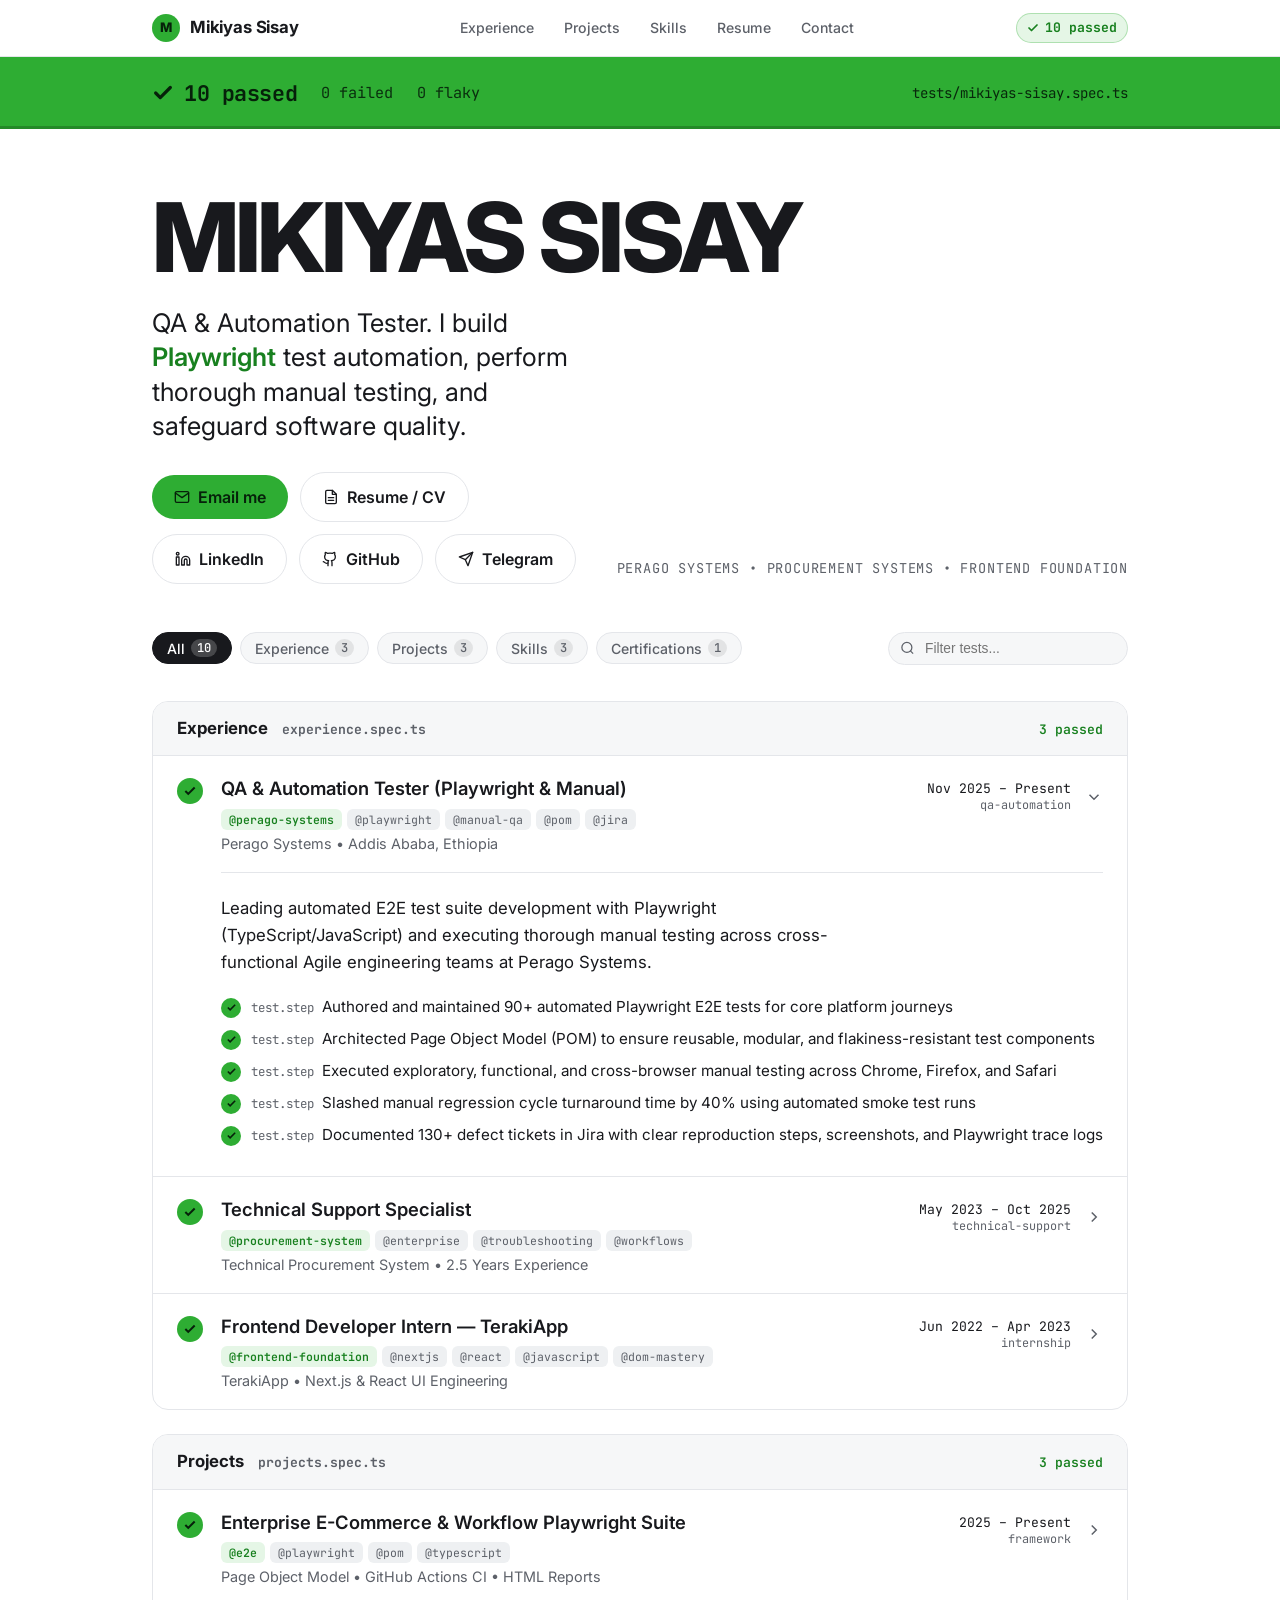
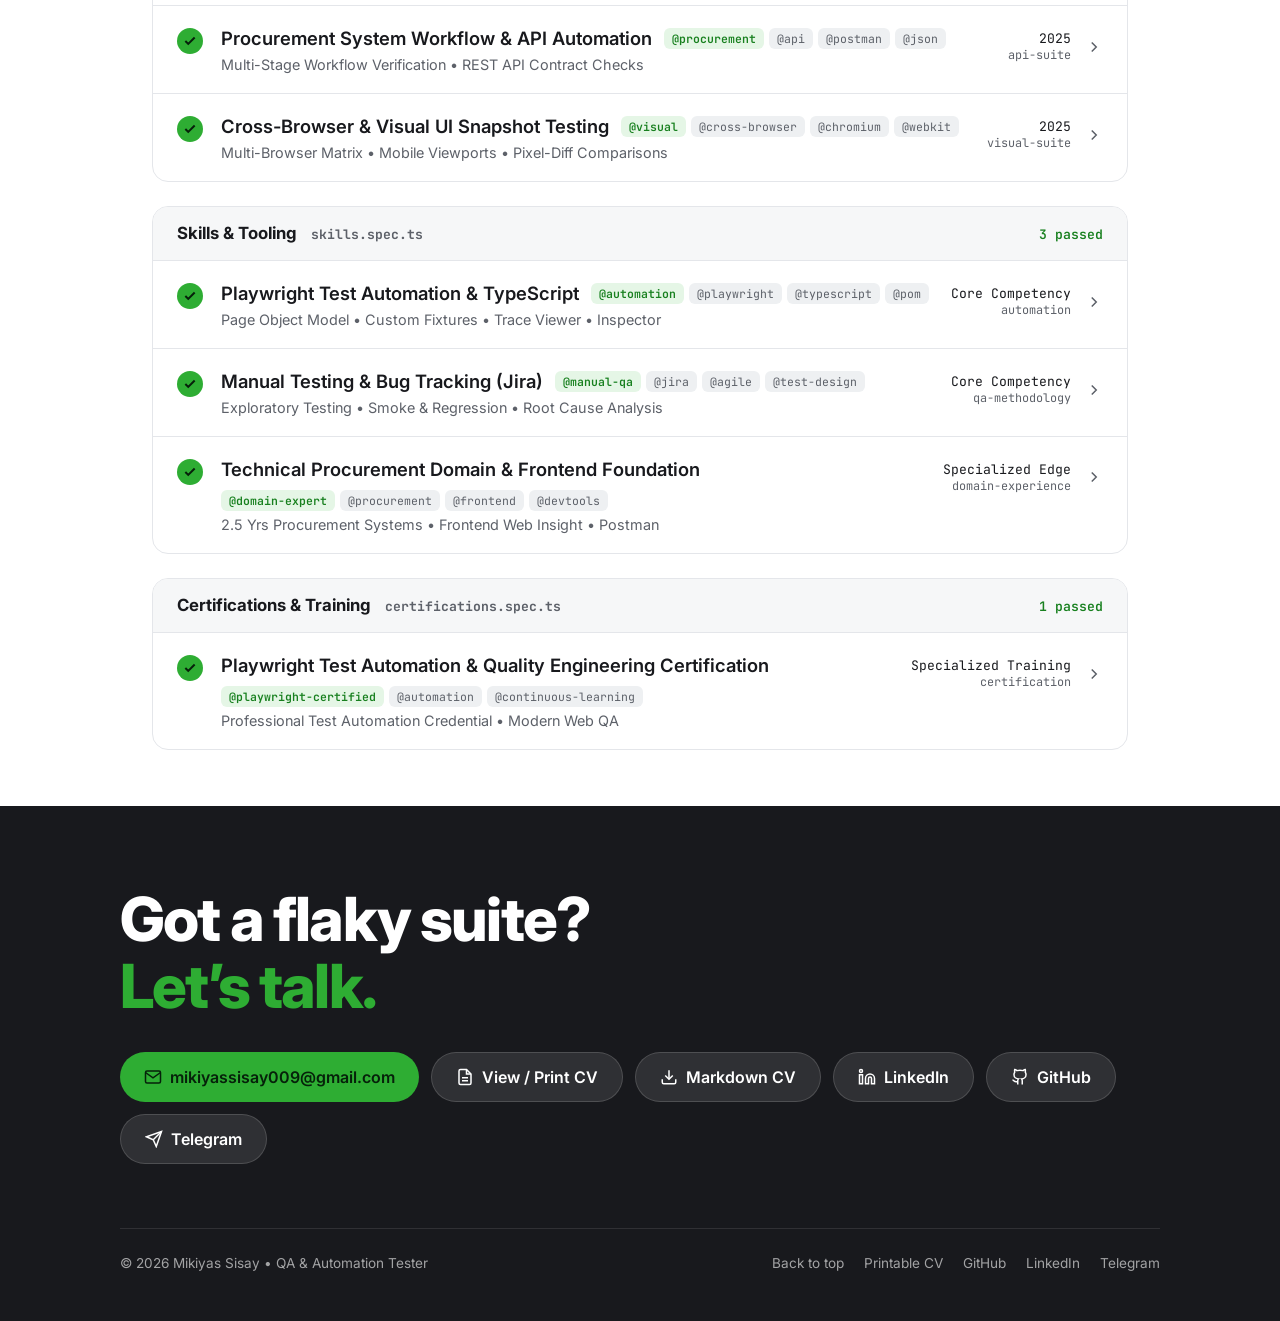
==== commit c2120bfd: "Update contact email to mikiyassisay009@gmail.com" ====
--- a/index.html
+++ b/index.html
@@ -809,7 +809,7 @@
       <div class="footer-actions">
         <button type="button" class="btn-footer btn-footer-primary btn-email-action">
           <svg width="18" height="18" viewBox="0 0 24 24" fill="none" stroke="currentColor" stroke-width="2"><path d="M4 4h16c1.1 0 2 .9 2 2v12c0 1.1-.9 2-2 2H4c-1.1 0-2-.9-2-2V6c0-1.1.9-2 2-2z"/><polyline points="22,6 12,13 2,6"/></svg>
-          mikiyas.sisay1@peragosystems.net
+          mikiyassisay009@gmail.com
         </button>
 
         <a href="cv.html" target="_blank" class="btn-footer btn-footer-secondary">
